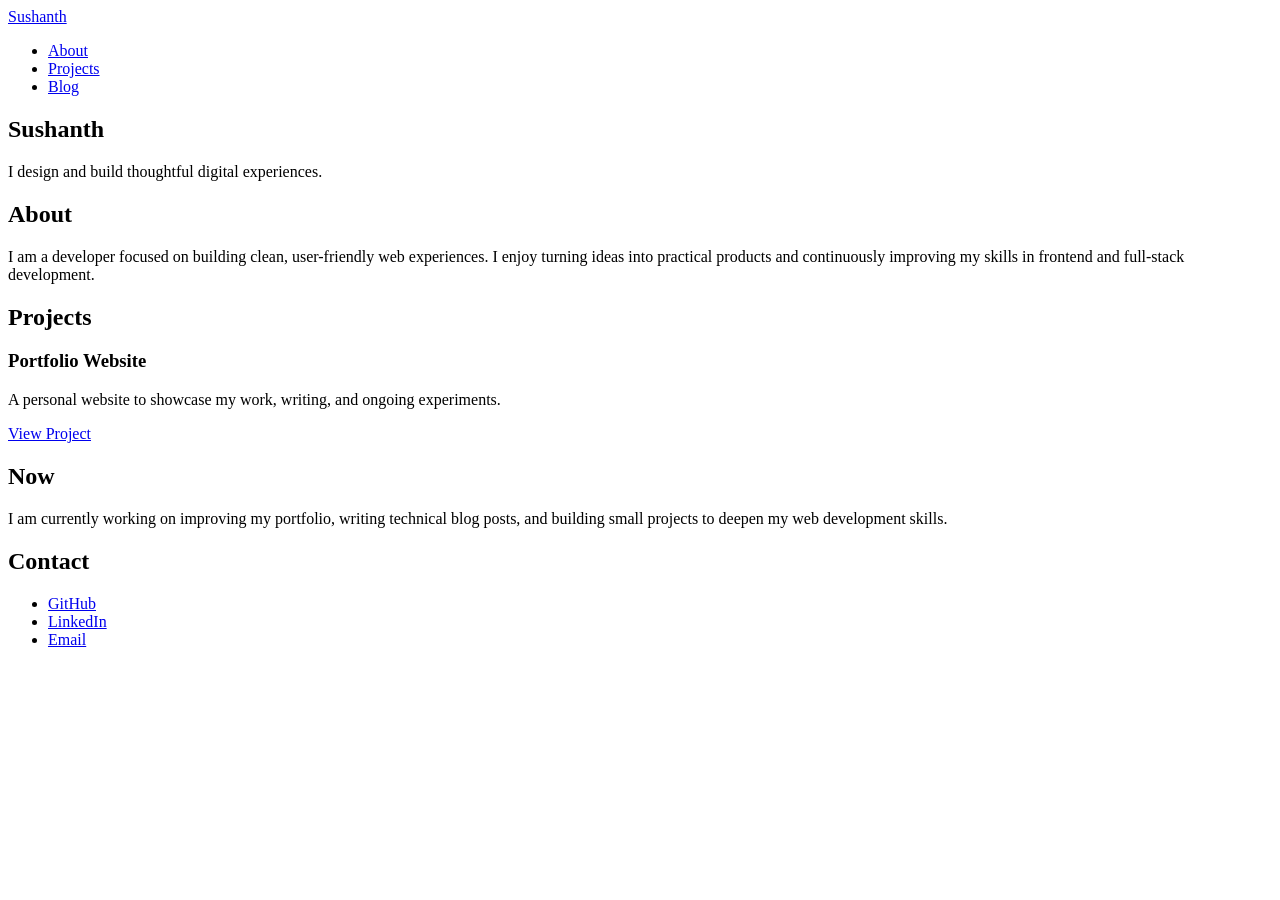
==== index.html @ d0a573b4 "Add home page structure with section: navbar, hero, about, projects, now, contact" ====
<!DOCTYPE html>
<html lang="en">
<head>
	<meta charset="UTF-8">
	<meta name="viewport" content="width=device-width, initial-scale=1.0">
	<title>Sushanth | Portfolio</title>
	<link rel="stylesheet" href="style.css">
</head>
<body>
	<header class="site-header">
		<nav class="navbar" aria-label="Primary navigation">
			<a class="logo" href="#hero">Sushanth</a>
			<ul class="nav-links">
				<li><a href="#about">About</a></li>
				<li><a href="#projects">Projects</a></li>
				<li><a href="blog.html">Blog</a></li>
			</ul>
		</nav>
	</header>

	<main>
		<section id="hero" class="hero">
			<h1>Sushanth</h1>
			<p class="tagline">I design and build thoughtful digital experiences.</p>
		</section>

		<section id="about" class="about">
			<h2>About</h2>
			<p>
				I am a developer focused on building clean, user-friendly web experiences.
				I enjoy turning ideas into practical products and continuously improving my
				skills in frontend and full-stack development.
			</p>
		</section>

		<section id="projects" class="projects">
			<h2>Projects</h2>
			<article class="project-card">
				<h3>Portfolio Website</h3>
				<p>
					A personal website to showcase my work, writing, and ongoing experiments.
				</p>
				<a href="#" aria-label="View Portfolio Website project">View Project</a>
			</article>
		</section>

		<section id="now" class="now">
			<h2>Now</h2>
			<p>
				I am currently working on improving my portfolio, writing technical blog posts,
				and building small projects to deepen my web development skills.
			</p>
		</section>

		<section id="contact" class="contact">
			<h2>Contact</h2>
			<ul class="contact-links">
				<li><a href="#" aria-label="GitHub profile">GitHub</a></li>
				<li><a href="#" aria-label="LinkedIn profile">LinkedIn</a></li>
				<li><a href="mailto:you@example.com">Email</a></li>
			</ul>
		</section>
	</main>
</body>
</html>
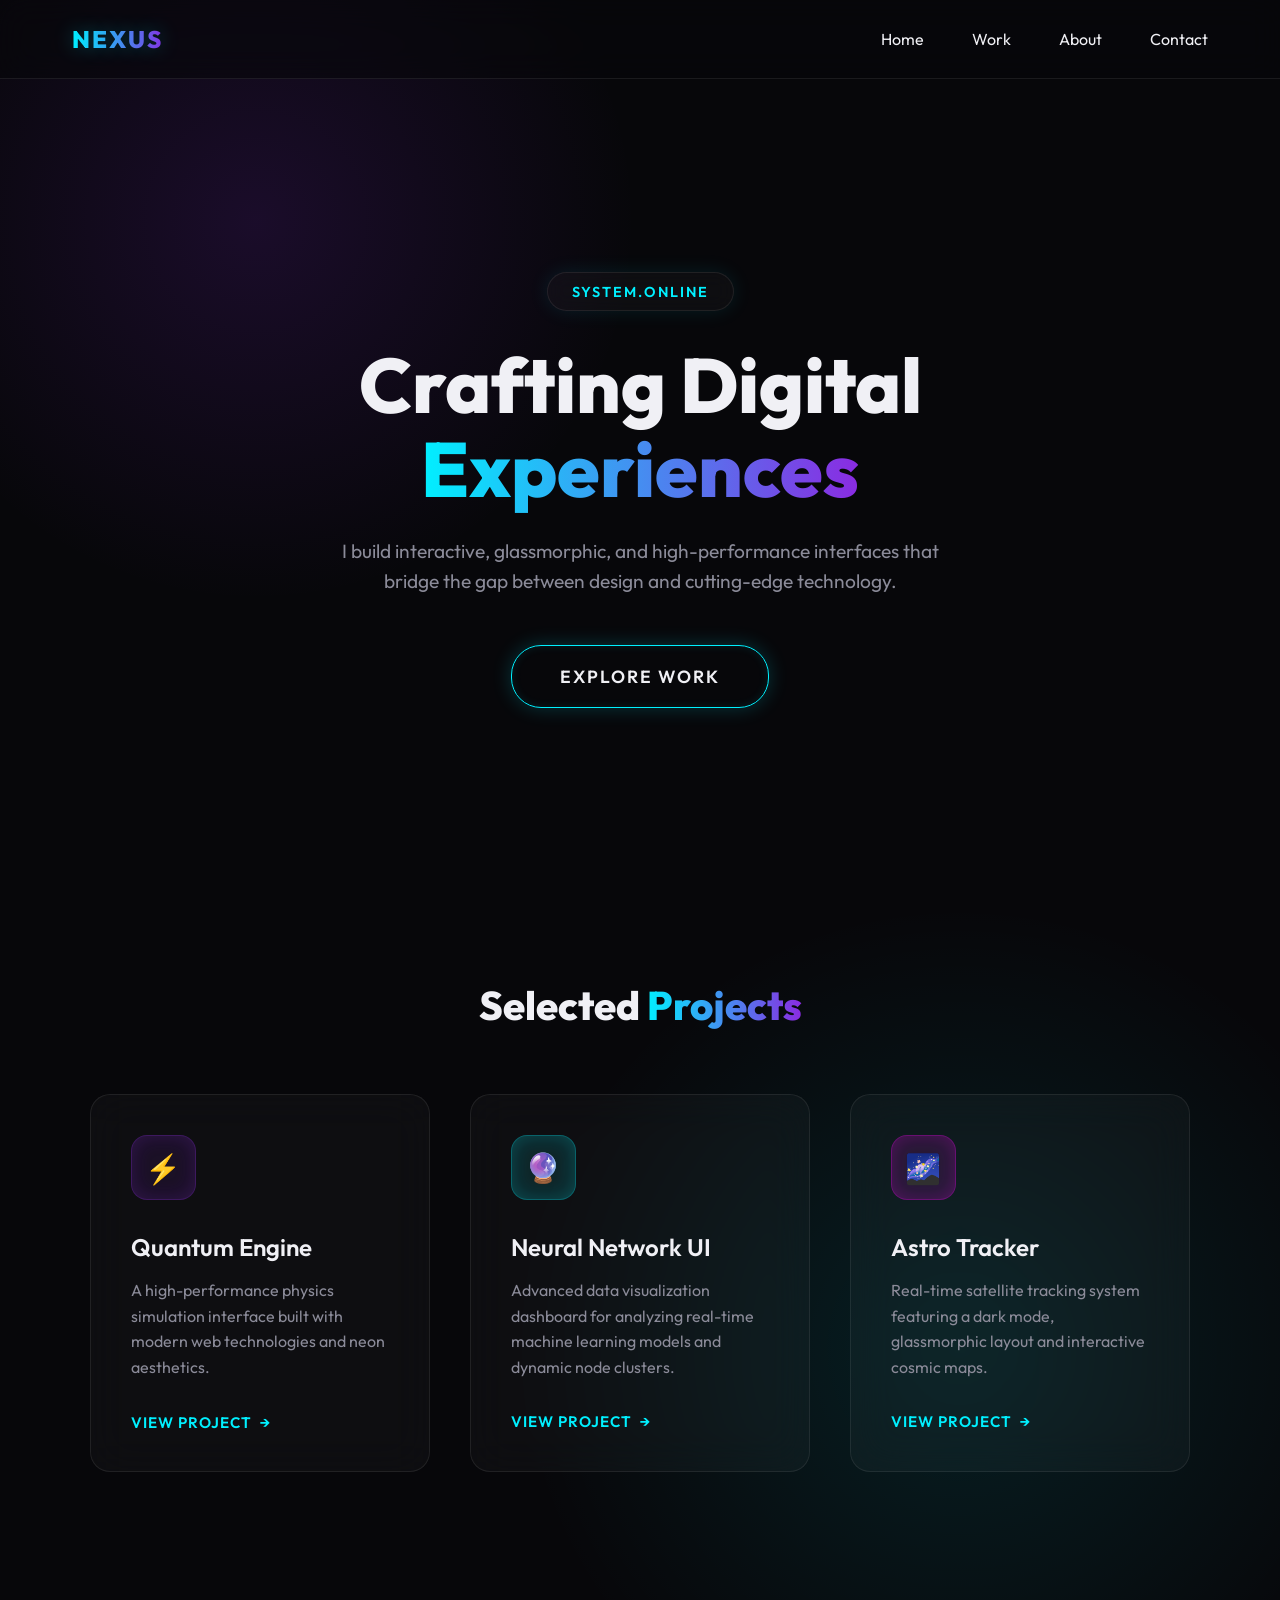
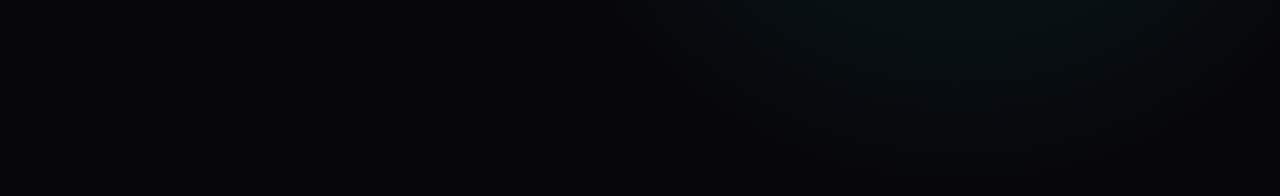
==== commit 583f77c2: "Upgrade UI with futuristic styling and cool effects" ====
--- a/index.html
+++ b/index.html
@@ -1,65 +1,458 @@
 <!DOCTYPE html>
 <html lang="en">
 <head>
-	<meta charset="UTF-8">
-	<meta name="viewport" content="width=device-width, initial-scale=1.0">
-	<title>Sushanth | Portfolio</title>
-	<link rel="stylesheet" href="style.css">
+    <meta charset="UTF-8">
+    <meta name="viewport" content="width=device-width, initial-scale=1.0">
+    <title>Futuristic Portfolio</title>
+    <!-- Modern futuristic font: Outfit -->
+    <link rel="preconnect" href="https://fonts.googleapis.com">
+    <link rel="preconnect" href="https://fonts.gstatic.com" crossorigin>
+    <link href="https://fonts.googleapis.com/css2?family=Outfit:wght@300;400;600;800&display=swap" rel="stylesheet">
+    <style>
+        :root {
+            --bg-dark: #07070a;
+            --text-light: #f0f0f5;
+            --text-muted: #8b8b99;
+            --neon-blue: #00f0ff;
+            --neon-purple: #8a2be2;
+            /* Glassmorphism Variables */
+            --glass-bg: rgba(255, 255, 255, 0.03);
+            --glass-border: rgba(255, 255, 255, 0.08);
+            --glow-gradient: linear-gradient(90deg, var(--neon-blue), var(--neon-purple));
+        }
+
+        * {
+            margin: 0;
+            padding: 0;
+            box-sizing: border-box;
+        }
+
+        body {
+            font-family: 'Outfit', sans-serif;
+            background-color: var(--bg-dark);
+            color: var(--text-light);
+            min-height: 100vh;
+            overflow-x: hidden;
+            display: flex;
+            flex-direction: column;
+            align-items: center;
+            position: relative;
+        }
+
+        /* Ambient Background Glows */
+        body::before {
+            content: '';
+            position: absolute;
+            top: -10%;
+            left: -10%;
+            width: 60vw;
+            height: 60vw;
+            border-radius: 50%;
+            background: radial-gradient(circle, rgba(138, 43, 226, 0.15) 0%, rgba(0, 0, 0, 0) 70%);
+            z-index: -1;
+            pointer-events: none;
+        }
+
+        body::after {
+            content: '';
+            position: absolute;
+            bottom: -10%;
+            right: -10%;
+            width: 70vw;
+            height: 70vw;
+            border-radius: 50%;
+            background: radial-gradient(circle, rgba(0, 240, 255, 0.1) 0%, rgba(0, 0, 0, 0) 70%);
+            z-index: -1;
+            pointer-events: none;
+        }
+
+        a {
+            text-decoration: none;
+            color: inherit;
+        }
+
+        .container {
+            width: 100%;
+            max-width: 1200px;
+            padding: 0 2rem;
+            display: flex;
+            flex-direction: column;
+            align-items: center;
+        }
+
+        /* --- Navbar --- */
+        nav {
+            width: 100%;
+            padding: 1.5rem 0;
+            display: flex;
+            justify-content: space-between;
+            align-items: center;
+            position: fixed;
+            top: 0;
+            z-index: 100;
+            backdrop-filter: blur(16px);
+            -webkit-backdrop-filter: blur(16px);
+            background: rgba(7, 7, 10, 0.6);
+            border-bottom: 1px solid var(--glass-border);
+        }
+
+        .nav-container {
+            width: 100%;
+            max-width: 1200px;
+            margin: 0 auto;
+            padding: 0 2rem;
+            display: flex;
+            justify-content: space-between;
+            align-items: center;
+        }
+
+        .logo {
+            font-size: 1.5rem;
+            font-weight: 800;
+            letter-spacing: 2px;
+            text-transform: uppercase;
+            background: var(--glow-gradient);
+            -webkit-background-clip: text; /* Ensures gradient only applies to text */
+            background-clip: text;
+            color: transparent;
+            text-shadow: 0 0 20px rgba(0, 240, 255, 0.3);
+        }
+
+        .nav-links {
+            display: flex;
+            gap: 3rem;
+        }
+
+        .nav-links a {
+            font-size: 1rem;
+            font-weight: 400;
+            color: var(--text-light);
+            transition: all 0.3s ease;
+            position: relative;
+        }
+
+        .nav-links a:hover {
+            color: var(--neon-blue);
+            text-shadow: 0 0 10px rgba(0, 240, 255, 0.6);
+        }
+
+        /* Glow underline effect on hover */
+        .nav-links a::after {
+            content: '';
+            position: absolute;
+            bottom: -6px;
+            left: 0;
+            width: 0;
+            height: 2px;
+            background: var(--glow-gradient);
+            transition: width 0.3s ease;
+            box-shadow: 0 0 10px var(--neon-purple);
+        }
+
+        .nav-links a:hover::after {
+            width: 100%;
+        }
+
+        /* --- Hero Section --- */
+        .hero {
+            min-height: 100vh;
+            display: flex;
+            flex-direction: column;
+            justify-content: center;
+            align-items: center;
+            text-align: center;
+            padding-top: 80px; /* offset for fixed navbar */
+        }
+
+        .hero-badge {
+            background: var(--glass-bg);
+            border: 1px solid var(--glass-border);
+            padding: 0.6rem 1.5rem;
+            border-radius: 30px;
+            backdrop-filter: blur(10px);
+            font-size: 0.9rem;
+            font-weight: 600;
+            letter-spacing: 2px;
+            margin-bottom: 2rem;
+            color: var(--neon-blue);
+            box-shadow: 0 0 20px rgba(0, 240, 255, 0.1);
+            text-transform: uppercase;
+        }
+
+        .hero h1 {
+            font-size: clamp(3rem, 6vw, 5rem);
+            line-height: 1.1;
+            font-weight: 800;
+            margin-bottom: 1.5rem;
+        }
+
+        .text-gradient {
+            background: var(--glow-gradient);
+            -webkit-background-clip: text;
+            background-clip: text;
+            color: transparent;
+        }
+
+        .hero p {
+            font-size: 1.2rem;
+            color: var(--text-muted);
+            max-width: 600px;
+            margin-bottom: 3rem;
+            line-height: 1.6;
+        }
+
+        /* CTA Button */
+        .btn {
+            display: inline-block;
+            padding: 1.2rem 3rem;
+            font-size: 1.1rem;
+            font-weight: 600;
+            border-radius: 30px;
+            background: transparent;
+            color: var(--text-light);
+            border: 1px solid var(--neon-blue);
+            position: relative;
+            overflow: hidden;
+            transition: all 0.4s ease;
+            cursor: pointer;
+            z-index: 1;
+            text-transform: uppercase;
+            letter-spacing: 2px;
+            box-shadow: 0 0 20px rgba(0, 240, 255, 0.2), inset 0 0 10px rgba(0, 240, 255, 0.1);
+        }
+
+        .btn::before {
+            content: '';
+            position: absolute;
+            top: 0;
+            left: 0;
+            width: 0;
+            height: 100%;
+            background: var(--glow-gradient);
+            z-index: -1;
+            transition: width 0.4s ease;
+        }
+
+        .btn:hover {
+            border-color: transparent;
+            box-shadow: 0 0 30px rgba(138, 43, 226, 0.6);
+            color: #fff;
+        }
+
+        .btn:hover::before {
+            width: 100%;
+        }
+
+        /* --- Projects Section --- */
+        .projects-section {
+            width: 100%;
+            padding: 5rem 0 10rem;
+            display: flex;
+            flex-direction: column;
+            align-items: center;
+        }
+
+        .section-title {
+            text-align: center;
+            font-size: 2.5rem;
+            margin-bottom: 4rem;
+            font-weight: 800;
+        }
+
+        .projects-grid {
+            display: grid;
+            grid-template-columns: repeat(auto-fit, minmax(320px, 1fr));
+            gap: 2.5rem;
+            width: 100%;
+            max-width: 1100px;
+        }
+
+        /* Project Cards wrapper */
+        .card {
+            background: var(--glass-bg);
+            border: 1px solid var(--glass-border);
+            border-radius: 20px;
+            padding: 2.5rem;
+            backdrop-filter: blur(20px);
+            -webkit-backdrop-filter: blur(20px);
+            transition: all 0.4s cubic-bezier(0.175, 0.885, 0.32, 1.275);
+            position: relative;
+            overflow: hidden;
+            display: flex;
+            flex-direction: column;
+        }
+
+        /* Glossy shine effect */
+        .card::before {
+            content: '';
+            position: absolute;
+            top: 0;
+            left: -100%;
+            width: 50%;
+            height: 100%;
+            background: linear-gradient(
+                90deg,
+                transparent,
+                rgba(255, 255, 255, 0.04),
+                transparent
+            );
+            transform: skewX(-20deg);
+            transition: left 0.7s ease;
+        }
+
+        .card:hover {
+            transform: translateY(-12px);
+            border-color: rgba(255, 255, 255, 0.15);
+            background: rgba(255, 255, 255, 0.05);
+            box-shadow: 0 20px 40px rgba(0, 0, 0, 0.5),
+                        0 0 40px rgba(0, 240, 255, 0.15);
+        }
+
+        .card:hover::before {
+            left: 200%;
+        }
+
+        .card-icon {
+            width: 65px;
+            height: 65px;
+            border-radius: 16px;
+            background: rgba(138, 43, 226, 0.1);
+            display: flex;
+            align-items: center;
+            justify-content: center;
+            margin-bottom: 2rem;
+            border: 1px solid rgba(138, 43, 226, 0.3);
+            color: var(--neon-purple);
+            font-size: 1.8rem;
+            box-shadow: inset 0 0 20px rgba(138, 43, 226, 0.2);
+            transition: transform 0.3s ease, box-shadow 0.3s ease;
+        }
+
+        .card:nth-child(2) .card-icon {
+            background: rgba(0, 240, 255, 0.1);
+            border-color: rgba(0, 240, 255, 0.3);
+            color: var(--neon-blue);
+            box-shadow: inset 0 0 20px rgba(0, 240, 255, 0.2);
+        }
+
+        .card:nth-child(3) .card-icon {
+            background: rgba(255, 0, 255, 0.1);
+            border-color: rgba(255, 0, 255, 0.3);
+            color: #ff00ff;
+            box-shadow: inset 0 0 20px rgba(255, 0, 255, 0.2);
+        }
+
+        .card:hover .card-icon {
+            transform: scale(1.1);
+        }
+
+        .card-title {
+            font-size: 1.5rem;
+            font-weight: 600;
+            margin-bottom: 1rem;
+            color: var(--text-light);
+        }
+
+        .card-desc {
+            color: var(--text-muted);
+            line-height: 1.6;
+            margin-bottom: 2rem;
+            flex-grow: 1; /* Pushes the link to the bottom */
+        }
+
+        .card-link {
+            font-size: 0.95rem;
+            font-weight: 600;
+            text-transform: uppercase;
+            letter-spacing: 1px;
+            color: var(--neon-blue);
+            display: inline-flex;
+            align-items: center;
+            gap: 0.5rem;
+            transition: all 0.3s ease;
+            margin-top: auto;
+        }
+
+        .card-link span {
+            transition: transform 0.3s ease;
+        }
+
+        .card-link:hover {
+            gap: 0.8rem;
+            color: #fff;
+            text-shadow: 0 0 10px rgba(0, 240, 255, 0.8);
+        }
+
+        .card-link:hover span {
+            transform: translateX(5px);
+        }
+
+        /* Responsive */
+        @media (max-width: 768px) {
+            .nav-links {
+                display: none; /* simple mobile version */
+            }
+            .hero p {
+                font-size: 1rem;
+            }
+        }
+    </style>
 </head>
 <body>
-	<header class="site-header">
-		<nav class="navbar" aria-label="Primary navigation">
-			<a class="logo" href="#hero">Sushanth</a>
-			<ul class="nav-links">
-				<li><a href="#about">About</a></li>
-				<li><a href="#projects">Projects</a></li>
-				<li><a href="blog.html">Blog</a></li>
-			</ul>
-		</nav>
-	</header>
-
-	<main>
-		<section id="hero" class="hero">
-			<h1>Sushanth</h1>
-			<p class="tagline">I design and build thoughtful digital experiences.</p>
-		</section>
-
-		<section id="about" class="about">
-			<h2>About</h2>
-			<p>
-				I am a developer focused on building clean, user-friendly web experiences.
-				I enjoy turning ideas into practical products and continuously improving my
-				skills in frontend and full-stack development.
-			</p>
-		</section>
-
-		<section id="projects" class="projects">
-			<h2>Projects</h2>
-			<article class="project-card">
-				<h3>Portfolio Website</h3>
-				<p>
-					A personal website to showcase my work, writing, and ongoing experiments.
-				</p>
-				<a href="#" aria-label="View Portfolio Website project">View Project</a>
-			</article>
-		</section>
-
-		<section id="now" class="now">
-			<h2>Now</h2>
-			<p>
-				I am currently working on improving my portfolio, writing technical blog posts,
-				and building small projects to deepen my web development skills.
-			</p>
-		</section>
-
-		<section id="contact" class="contact">
-			<h2>Contact</h2>
-			<ul class="contact-links">
-				<li><a href="#" aria-label="GitHub profile">GitHub</a></li>
-				<li><a href="#" aria-label="LinkedIn profile">LinkedIn</a></li>
-				<li><a href="mailto:you@example.com">Email</a></li>
-			</ul>
-		</section>
-	</main>
+
+    <!-- Navigation Bar -->
+    <nav>
+        <div class="nav-container">
+            <a href="#" class="logo">Nexus</a>
+            <div class="nav-links">
+                <a href="#home">Home</a>
+                <a href="#work">Work</a>
+                <a href="#about">About</a>
+                <a href="#contact">Contact</a>
+            </div>
+        </div>
+    </nav>
+
+    <!-- Hero Section -->
+    <div class="container" id="home">
+        <header class="hero">
+            <div class="hero-badge">SYSTEM.ONLINE</div>
+            <h1>Crafting Digital<br><span class="text-gradient">Experiences</span></h1>
+            <p>I build interactive, glassmorphic, and high-performance interfaces that bridge the gap between design and cutting-edge technology.</p>
+            <a href="#work" class="btn">Explore Work</a>
+        </header>
+
+        <!-- Projects Section -->
+        <section class="projects-section" id="work">
+            <h2 class="section-title">Selected <span class="text-gradient">Projects</span></h2>
+            
+            <div class="projects-grid">
+                <!-- Card 1 -->
+                <div class="card">
+                    <div class="card-icon">⚡</div>
+                    <h3 class="card-title">Quantum Engine</h3>
+                    <p class="card-desc">A high-performance physics simulation interface built with modern web technologies and neon aesthetics.</p>
+                    <a href="#" class="card-link">View Project <span>→</span></a>
+                </div>
+
+                <!-- Card 2 -->
+                <div class="card">
+                    <div class="card-icon">🔮</div>
+                    <h3 class="card-title">Neural Network UI</h3>
+                    <p class="card-desc">Advanced data visualization dashboard for analyzing real-time machine learning models and dynamic node clusters.</p>
+                    <a href="#" class="card-link">View Project <span>→</span></a>
+                </div>
+
+                <!-- Card 3 -->
+                <div class="card">
+                    <div class="card-icon">🌌</div>
+                    <h3 class="card-title">Astro Tracker</h3>
+                    <p class="card-desc">Real-time satellite tracking system featuring a dark mode, glassmorphic layout and interactive cosmic maps.</p>
+                    <a href="#" class="card-link">View Project <span>→</span></a>
+                </div>
+            </div>
+        </section>
+    </div>
+
 </body>
 </html>
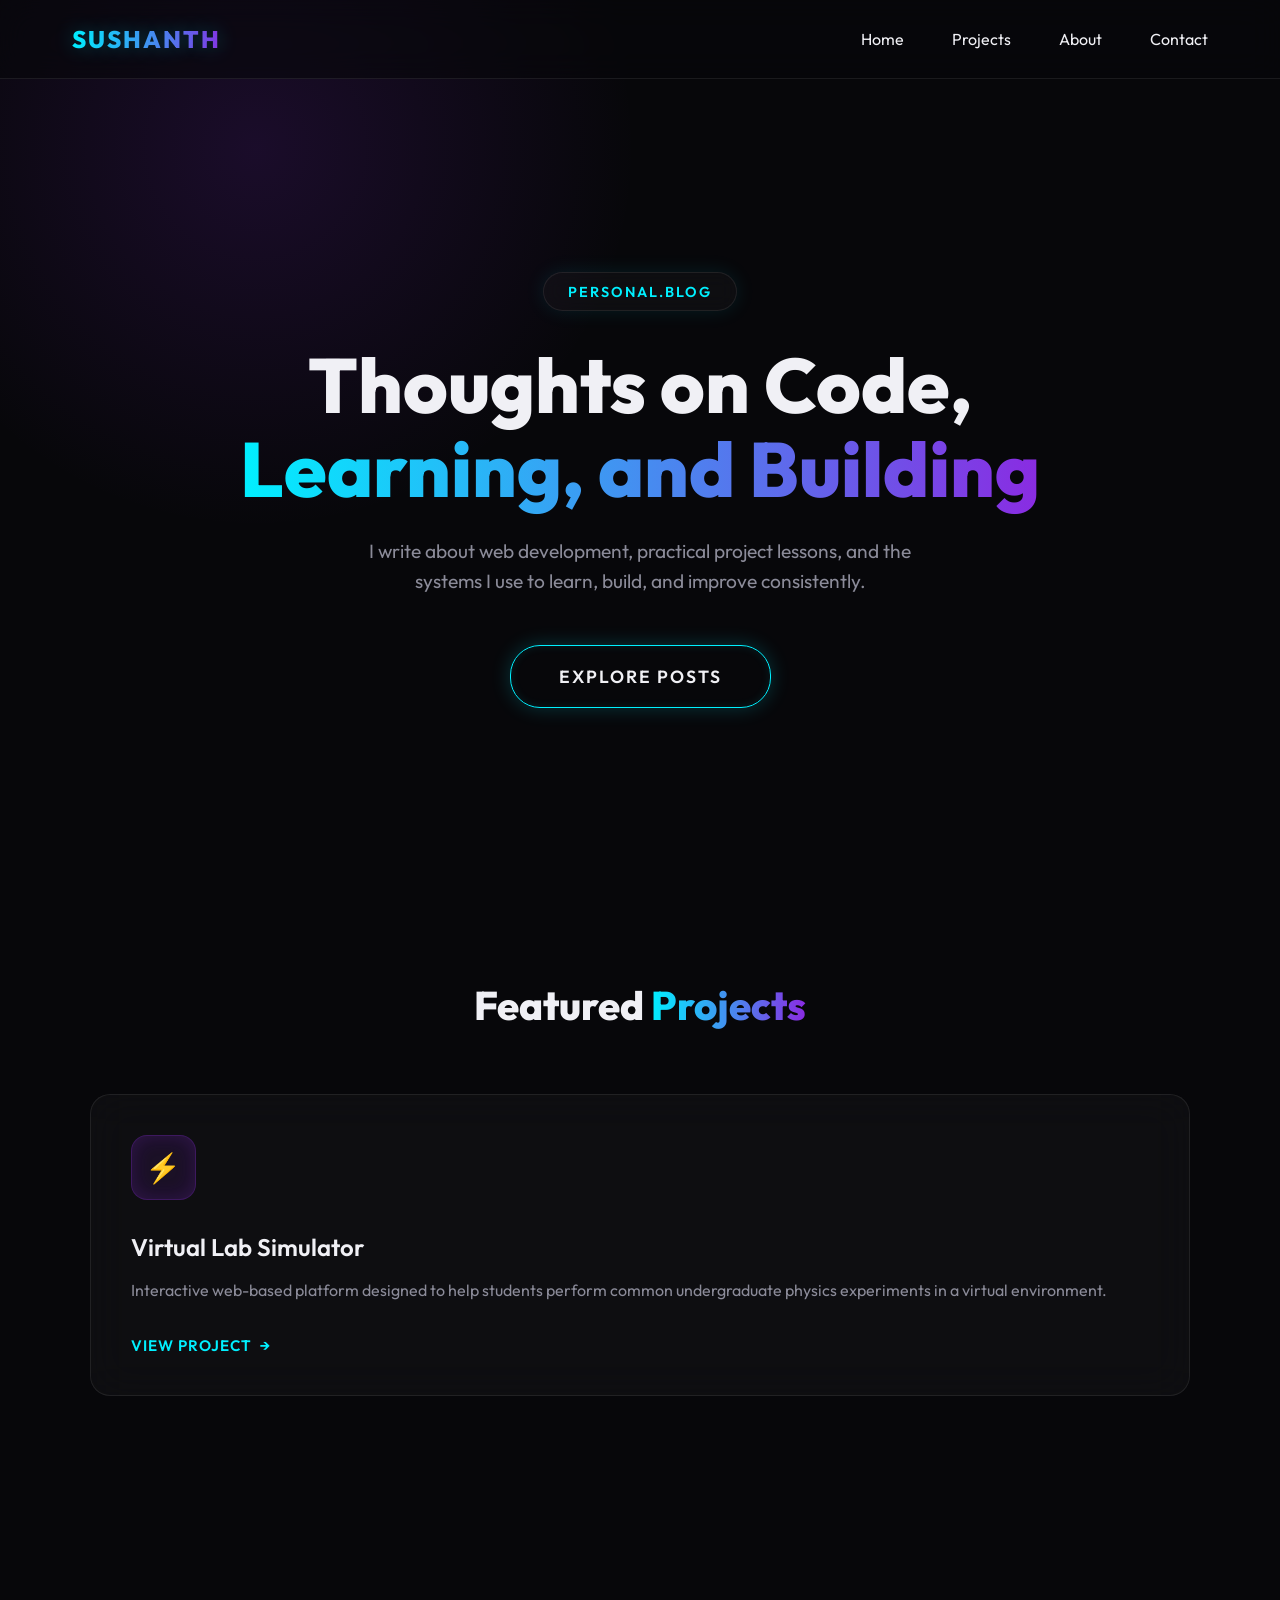
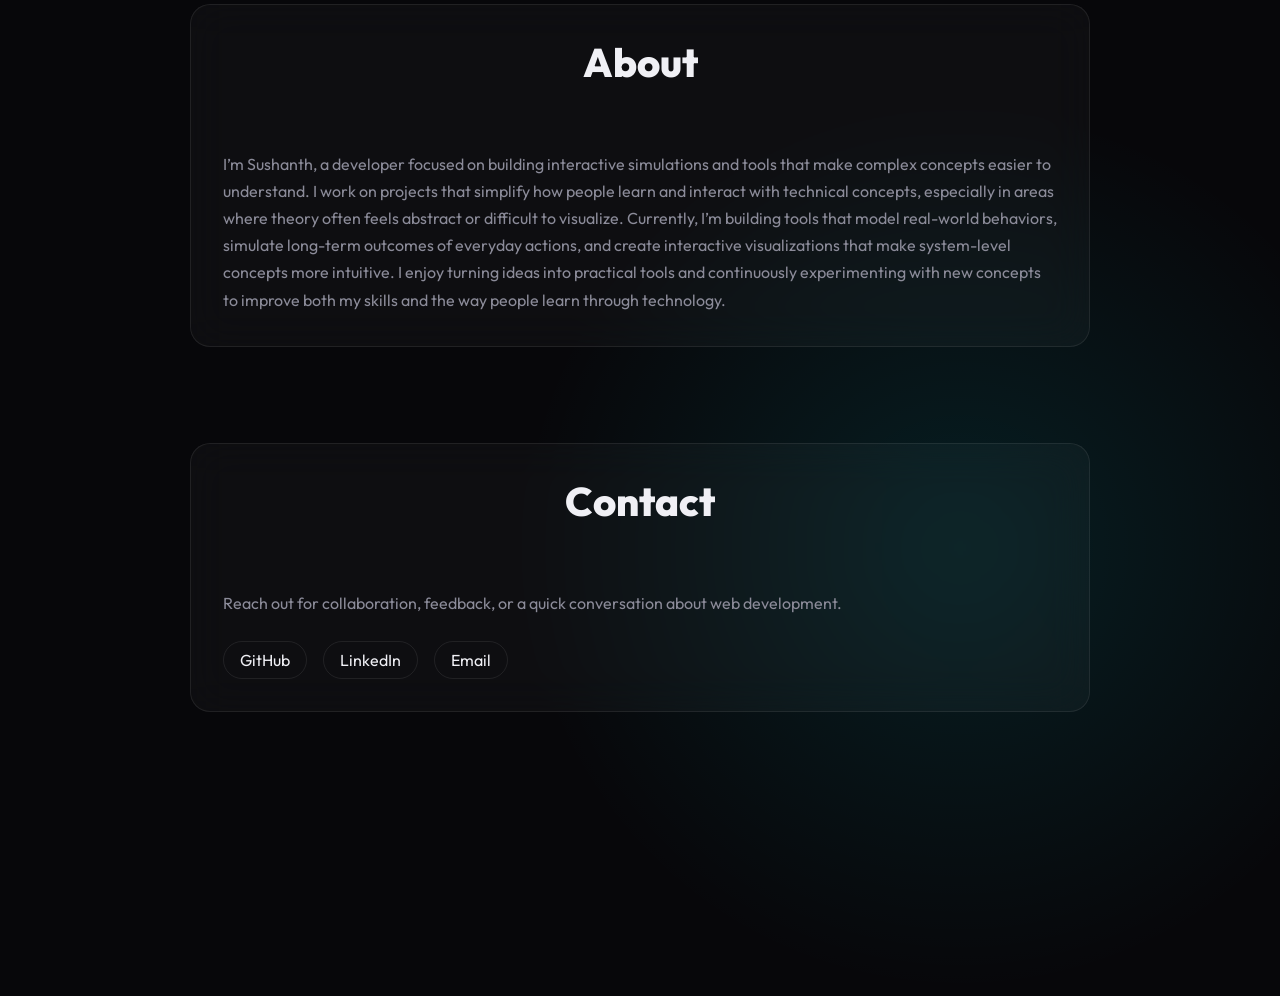
==== commit d777ca4c: "Add virtual-lab project page, project template, and styles; update blog and index structure" ====
--- a/index.html
+++ b/index.html
@@ -3,7 +3,7 @@
 <head>
     <meta charset="UTF-8">
     <meta name="viewport" content="width=device-width, initial-scale=1.0">
-    <title>Futuristic Portfolio</title>
+    <title>Sushanth | Personal Blog</title>
     <!-- Modern futuristic font: Outfit -->
     <link rel="preconnect" href="https://fonts.googleapis.com">
     <link rel="preconnect" href="https://fonts.gstatic.com" crossorigin>
@@ -121,6 +121,17 @@
         .nav-links {
             display: flex;
             gap: 3rem;
+        }
+
+        .menu-toggle {
+            display: none;
+            background: transparent;
+            border: 1px solid var(--glass-border);
+            color: var(--text-light);
+            border-radius: 8px;
+            padding: 0.4rem 0.7rem;
+            font-size: 1rem;
+            cursor: pointer;
         }
 
         .nav-links a {
@@ -252,6 +263,49 @@
             align-items: center;
         }
 
+        .info-section {
+            width: 100%;
+            padding: 3rem 0;
+        }
+
+        .info-wrap {
+            width: 100%;
+            max-width: 900px;
+            margin: 0 auto;
+            background: var(--glass-bg);
+            border: 1px solid var(--glass-border);
+            border-radius: 20px;
+            padding: 2rem;
+            backdrop-filter: blur(20px);
+            -webkit-backdrop-filter: blur(20px);
+        }
+
+        .info-wrap p {
+            margin-top: 1rem;
+            line-height: 1.7;
+            color: var(--text-muted);
+        }
+
+        .contact-links {
+            margin-top: 1.5rem;
+            display: flex;
+            flex-wrap: wrap;
+            gap: 1rem;
+        }
+
+        .contact-links a {
+            border: 1px solid var(--glass-border);
+            border-radius: 999px;
+            padding: 0.5rem 1rem;
+            color: var(--text-light);
+            transition: all 0.3s ease;
+        }
+
+        .contact-links a:hover {
+            color: var(--neon-blue);
+            border-color: rgba(0, 240, 255, 0.45);
+        }
+
         .section-title {
             text-align: center;
             font-size: 2.5rem;
@@ -389,70 +443,147 @@
 
         /* Responsive */
         @media (max-width: 768px) {
+            .menu-toggle {
+                display: inline-block;
+            }
+
             .nav-links {
                 display: none; /* simple mobile version */
+                position: absolute;
+                top: 100%;
+                left: 0;
+                right: 0;
+                padding: 1rem 2rem;
+                background: rgba(7, 7, 10, 0.95);
+                border-bottom: 1px solid var(--glass-border);
+                flex-direction: column;
+                gap: 1rem;
             }
+
+            .nav-links.is-open {
+                display: flex;
+            }
+
             .hero p {
                 font-size: 1rem;
             }
+
+            .info-wrap {
+                padding: 1.3rem;
+            }
         }
     </style>
 </head>
 <body>
 
     <!-- Navigation Bar -->
-    <nav>
+    <nav aria-label="Primary navigation">
         <div class="nav-container">
-            <a href="#" class="logo">Nexus</a>
-            <div class="nav-links">
+            <a href="#" class="logo">Sushanth</a>
+            <button
+                class="menu-toggle"
+                type="button"
+                aria-expanded="false"
+                aria-controls="primary-nav-links"
+                data-menu-toggle
+            >
+                Menu
+            </button>
+            <div class="nav-links" id="primary-nav-links" data-nav-links>
                 <a href="#home">Home</a>
-                <a href="#work">Work</a>
+                <a href="#posts">Projects</a>
                 <a href="#about">About</a>
                 <a href="#contact">Contact</a>
             </div>
         </div>
     </nav>
 
-    <!-- Hero Section -->
-    <div class="container" id="home">
+    <main class="container" id="home">
+        <!-- Hero Section -->
         <header class="hero">
-            <div class="hero-badge">SYSTEM.ONLINE</div>
-            <h1>Crafting Digital<br><span class="text-gradient">Experiences</span></h1>
-            <p>I build interactive, glassmorphic, and high-performance interfaces that bridge the gap between design and cutting-edge technology.</p>
-            <a href="#work" class="btn">Explore Work</a>
+            <div class="hero-badge">PERSONAL.BLOG</div>
+            <h1>Thoughts on Code,<br><span class="text-gradient">Learning, and Building</span></h1>
+            <p>I write about web development, practical project lessons, and the systems I use to learn, build, and improve consistently.</p>
+            <a href="#posts" class="btn">Explore Posts</a>
         </header>
 
         <!-- Projects Section -->
-        <section class="projects-section" id="work">
-            <h2 class="section-title">Selected <span class="text-gradient">Projects</span></h2>
+        <section class="projects-section" id="posts" data-reveal>
+            <h2 class="section-title">Featured <span class="text-gradient">Projects</span></h2>
             
             <div class="projects-grid">
                 <!-- Card 1 -->
-                <div class="card">
+                <div class="card" data-reveal>
                     <div class="card-icon">⚡</div>
-                    <h3 class="card-title">Quantum Engine</h3>
-                    <p class="card-desc">A high-performance physics simulation interface built with modern web technologies and neon aesthetics.</p>
+                    <h3 class="card-title">Virtual Lab Simulator</h3>
+                    <p class="card-desc">Interactive web-based platform designed to help students perform common undergraduate physics experiments in a virtual environment.</p>
+                    <a href="virtual-lab.html" class="card-link">View Project <span>→</span></a>
+                </div>
+
+                <!-- Card 2
+                <div class="card" data-reveal>
+                    <div class="card-icon">🔮</div>
+                    <h3 class="card-title">Student Digital Twin System</h3>
+                    <p class="card-desc">A simulation system that models student habits and predicts long-term outcomes using time-lag and accumulation logic.</p>
                     <a href="#" class="card-link">View Project <span>→</span></a>
-                </div>
-
-                <!-- Card 2 -->
-                <div class="card">
-                    <div class="card-icon">🔮</div>
-                    <h3 class="card-title">Neural Network UI</h3>
-                    <p class="card-desc">Advanced data visualization dashboard for analyzing real-time machine learning models and dynamic node clusters.</p>
+                </div> -->
+
+                <!-- Card 3 -->
+                <!-- <div class="card" data-reveal>
+                    <div class="card-icon">🌌</div>
+                    <h3 class="card-title">OS Scheduling Visualizer</h3>
+                    <p class="card-desc">Interactive visualization of CPU scheduling algorithms like FCFS, SJF, Round Robin and Priority with animated Gantt charts.</p>
                     <a href="#" class="card-link">View Project <span>→</span></a>
-                </div>
-
-                <!-- Card 3 -->
-                <div class="card">
-                    <div class="card-icon">🌌</div>
-                    <h3 class="card-title">Astro Tracker</h3>
-                    <p class="card-desc">Real-time satellite tracking system featuring a dark mode, glassmorphic layout and interactive cosmic maps.</p>
+                </div> -->
+
+                <!-- Card 4 -->
+                <!-- <div class="card" data-reveal>
+                    <div class="card-icon">💬</div>
+                    <h3 class="card-title">Terminal Chat Application</h3>
+                    <p class="card-desc">Real-time terminal-based chat system using socket programming for client-server communication.</p>
                     <a href="#" class="card-link">View Project <span>→</span></a>
+                </div> -->
+
+                <!-- Card 5 -->
+                <!-- <div class="card" data-reveal>
+                    <div class="card-icon">🐍</div>
+                    <h3 class="card-title">Snake Species Identifier (Coming Soon)</h3>
+                    <p class="card-desc">AI-powered image classification system to identify snake species using computer vision.</p>
+                    <a href="#" class="card-link">View Project <span>→</span></a>
+                </div> -->
+            </div>
+        </section>
+
+        <section class="info-section" id="about" data-reveal>
+            <div class="info-wrap">
+                <h2 class="section-title">About</h2>
+                <p>
+                    I’m Sushanth, a developer focused on building interactive simulations and tools that make complex concepts easier to understand.
+
+                    I work on projects that simplify how people learn and interact with technical concepts, especially in areas where theory often feels abstract or difficult to visualize.
+
+                    Currently, I’m building tools that model real-world behaviors, simulate long-term outcomes of everyday actions, and create interactive visualizations that make system-level concepts more intuitive.
+
+                    I enjoy turning ideas into practical tools and continuously experimenting with new concepts to improve both my skills and the way people learn through technology.
+
+                </p>
+            </div>
+        </section>
+
+        <section class="info-section" id="contact" data-reveal>
+            <div class="info-wrap">
+                <h2 class="section-title">Contact</h2>
+                <p>Reach out for collaboration, feedback, or a quick conversation about web development.</p>
+                <div class="contact-links">
+                    <a href="https://github.com/sushxnth17" target="_blank" rel="noopener noreferrer">GitHub</a>
+                    <a href="https://www.linkedin.com/in/sushanth17/" target="_blank" rel="noopener noreferrer">LinkedIn</a>
+                    <a href="mailto:sushanth0951s@gmail.com">Email</a>
                 </div>
             </div>
         </section>
-    </div>
+    </main>
+
+    <script src="script.js" defer></script>
 
 </body>
 </html>
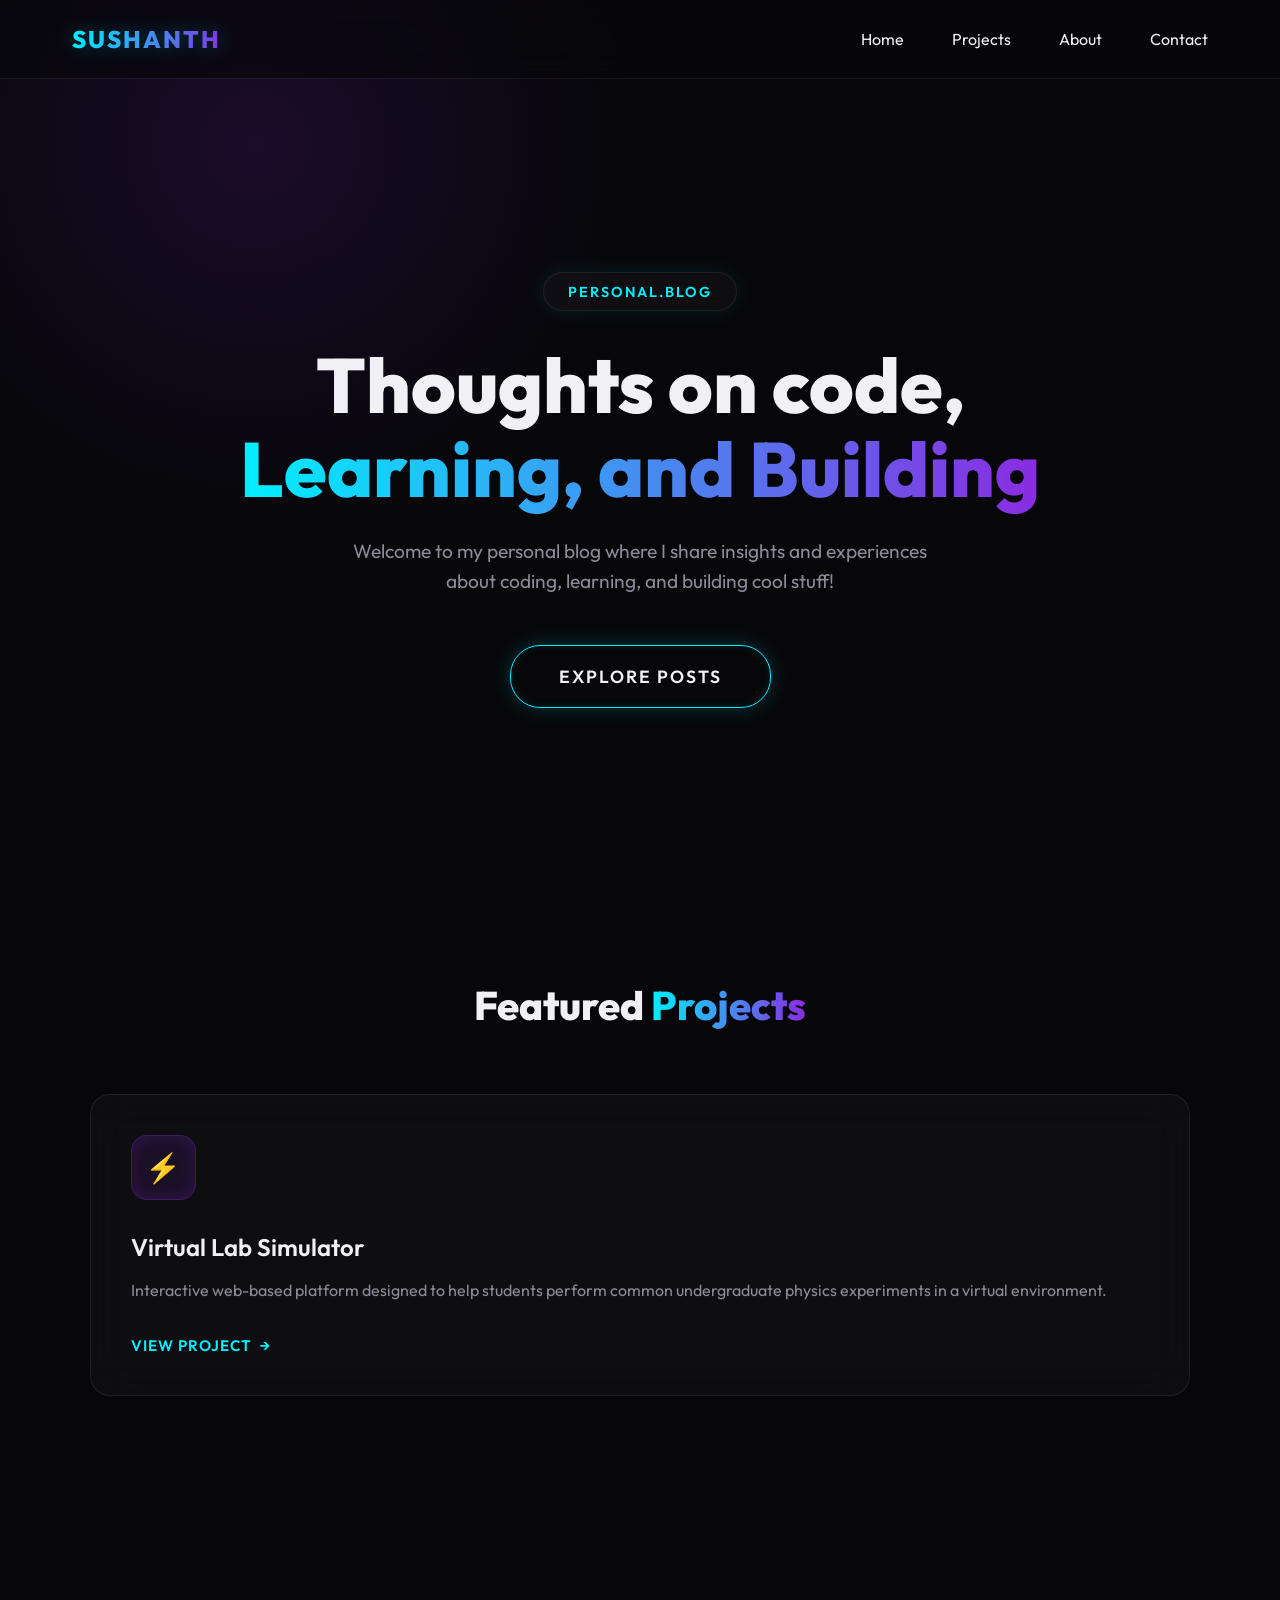
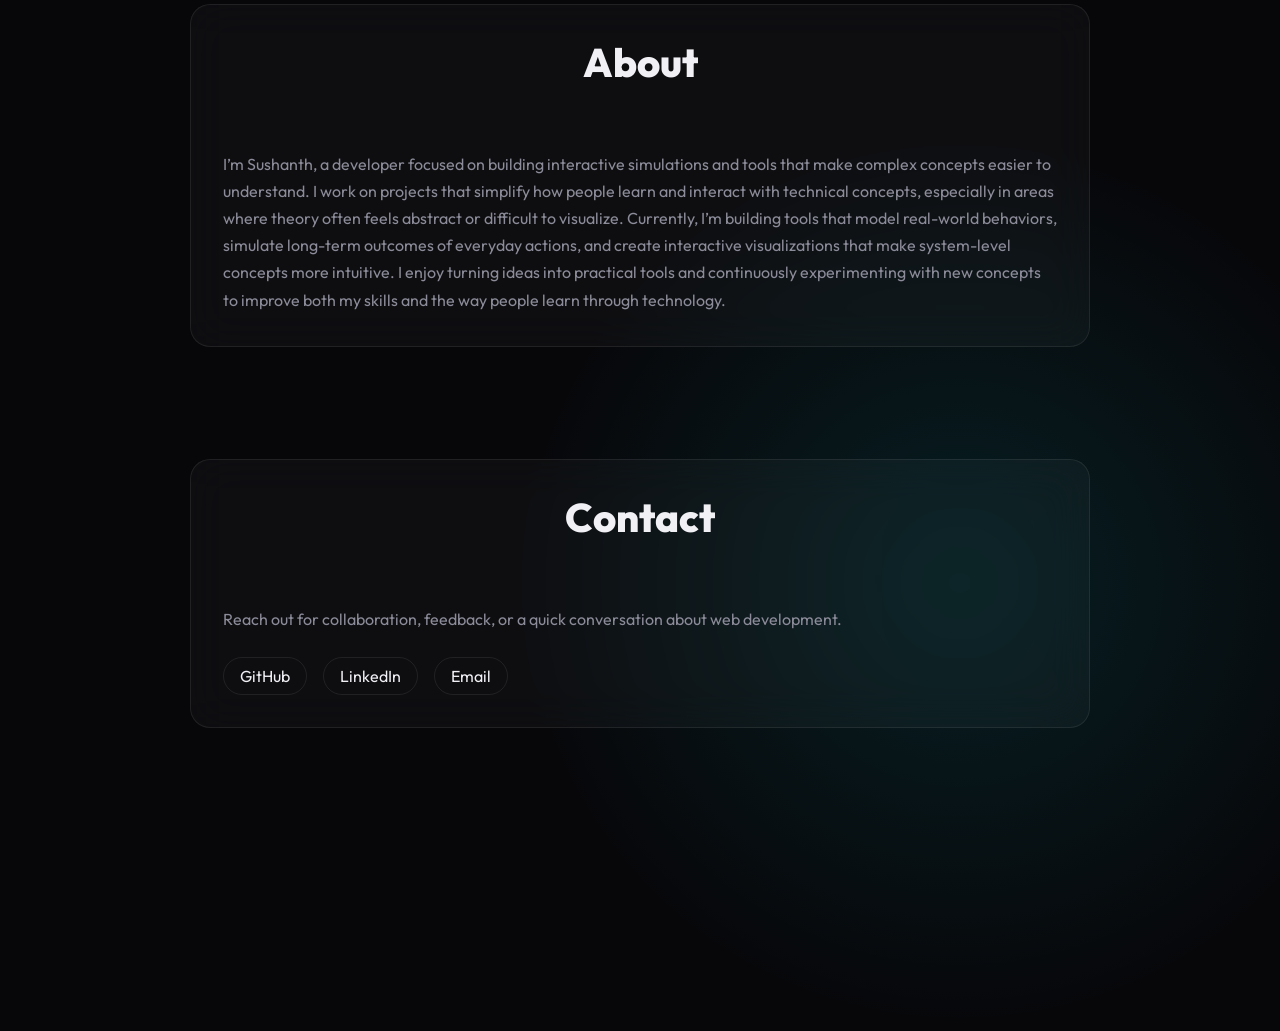
==== commit f7048f31: "Improve blog UX with clickable cards, post metadata, project links and tech stacks" ====
--- a/index.html
+++ b/index.html
@@ -321,6 +321,12 @@
             max-width: 1100px;
         }
 
+        .card-link-wrap {
+            display: block;
+            width: 100%;
+            color: inherit;
+        }
+
         /* Project Cards wrapper */
         .card {
             background: var(--glass-bg);
@@ -355,7 +361,7 @@
         }
 
         .card:hover {
-            transform: translateY(-12px);
+            transform: translateY(-6px) scale(1.02);
             border-color: rgba(255, 255, 255, 0.15);
             background: rgba(255, 255, 255, 0.05);
             box-shadow: 0 20px 40px rgba(0, 0, 0, 0.5),
@@ -439,6 +445,10 @@
 
         .card-link:hover span {
             transform: translateX(5px);
+        }
+
+        .info-section {
+            margin-bottom: 1rem;
         }
 
         /* Responsive */
@@ -502,8 +512,8 @@
         <!-- Hero Section -->
         <header class="hero">
             <div class="hero-badge">PERSONAL.BLOG</div>
-            <h1>Thoughts on Code,<br><span class="text-gradient">Learning, and Building</span></h1>
-            <p>I write about web development, practical project lessons, and the systems I use to learn, build, and improve consistently.</p>
+            <h1>Thoughts on code,<br><span class="text-gradient">Learning, and Building</span></h1>
+            <p>Welcome to my personal blog where I share insights and experiences about coding, learning, and building cool stuff!</p>
             <a href="#posts" class="btn">Explore Posts</a>
         </header>
 
@@ -513,12 +523,14 @@
             
             <div class="projects-grid">
                 <!-- Card 1 -->
-                <div class="card" data-reveal>
-                    <div class="card-icon">⚡</div>
-                    <h3 class="card-title">Virtual Lab Simulator</h3>
-                    <p class="card-desc">Interactive web-based platform designed to help students perform common undergraduate physics experiments in a virtual environment.</p>
-                    <a href="virtual-lab.html" class="card-link">View Project <span>→</span></a>
-                </div>
+                <a href="virtual-lab.html" class="card-link-wrap" aria-label="Open Virtual Lab Simulator project">
+                    <article class="card" data-reveal>
+                        <div class="card-icon">⚡</div>
+                        <h3 class="card-title">Virtual Lab Simulator</h3>
+                        <p class="card-desc">Interactive web-based platform designed to help students perform common undergraduate physics experiments in a virtual environment.</p>
+                        <p class="card-link">View Project <span>→</span></p>
+                    </article>
+                </a>
 
                 <!-- Card 2
                 <div class="card" data-reveal>
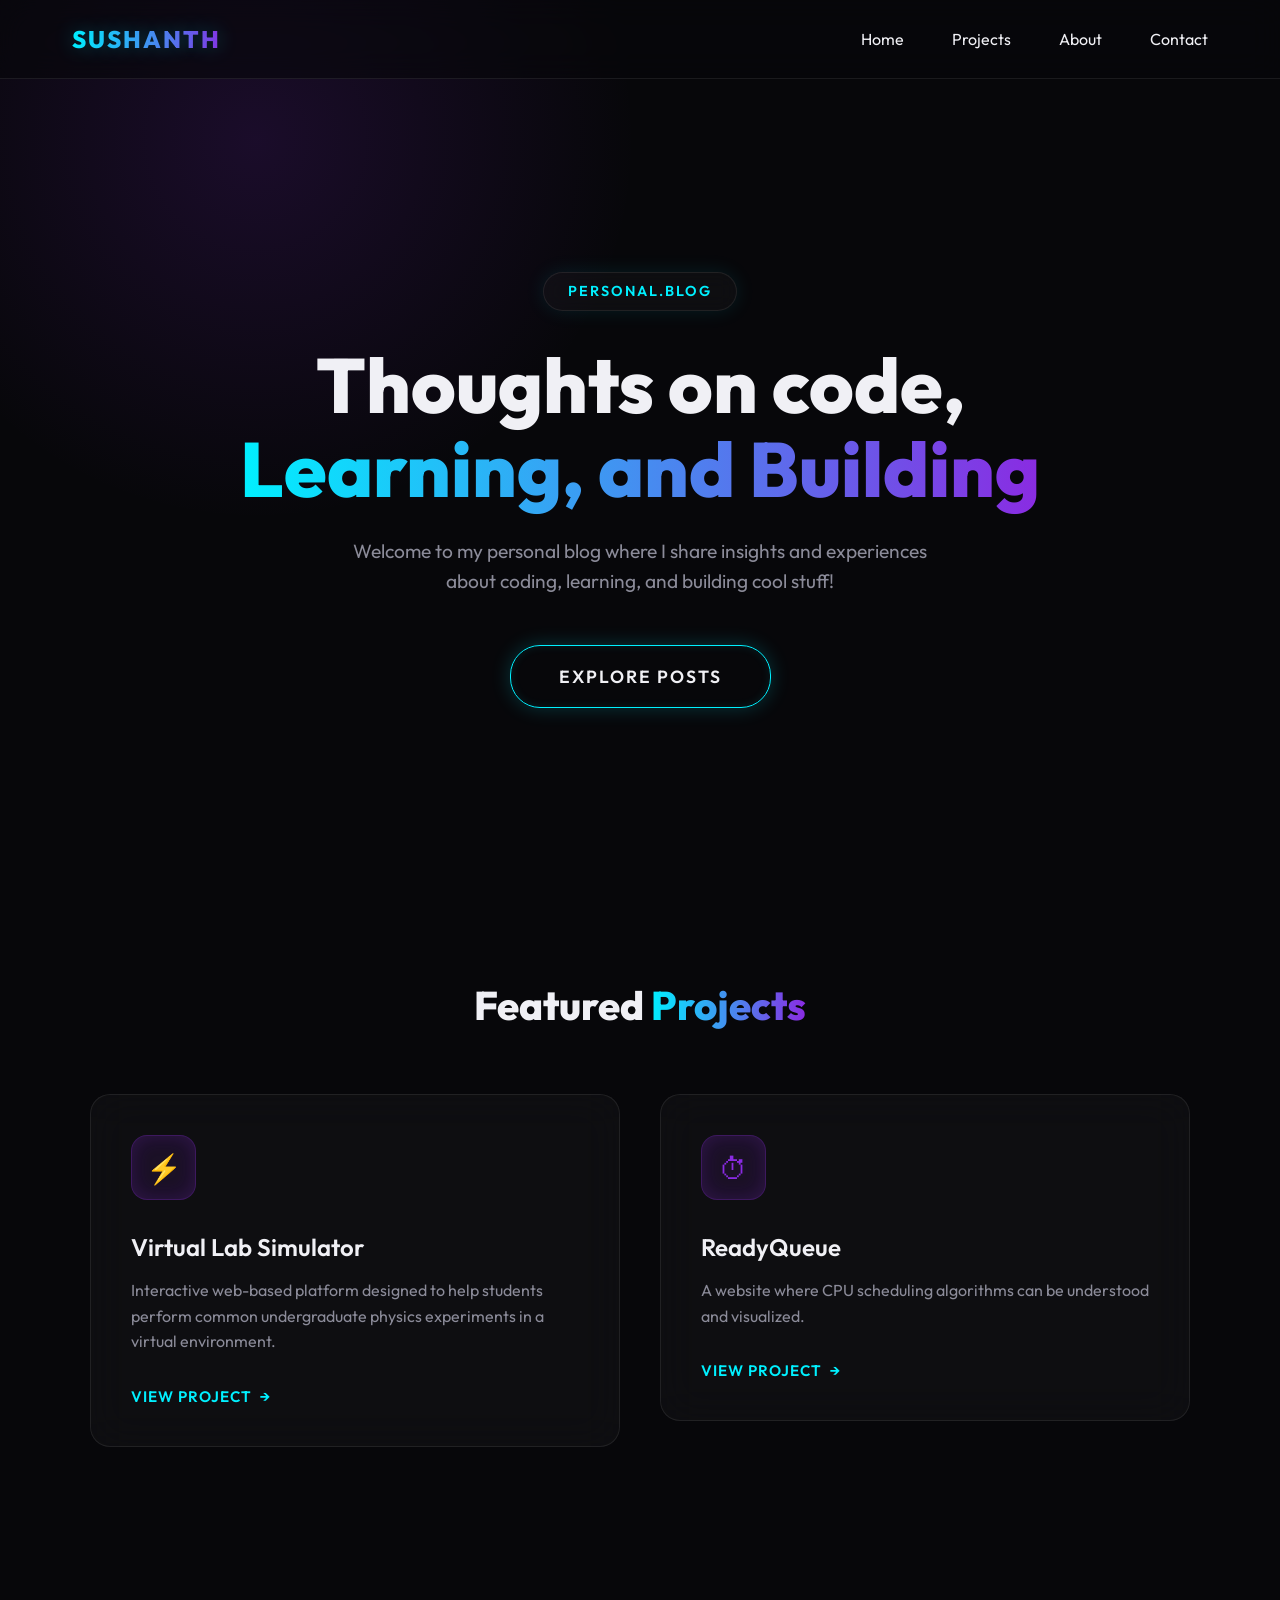
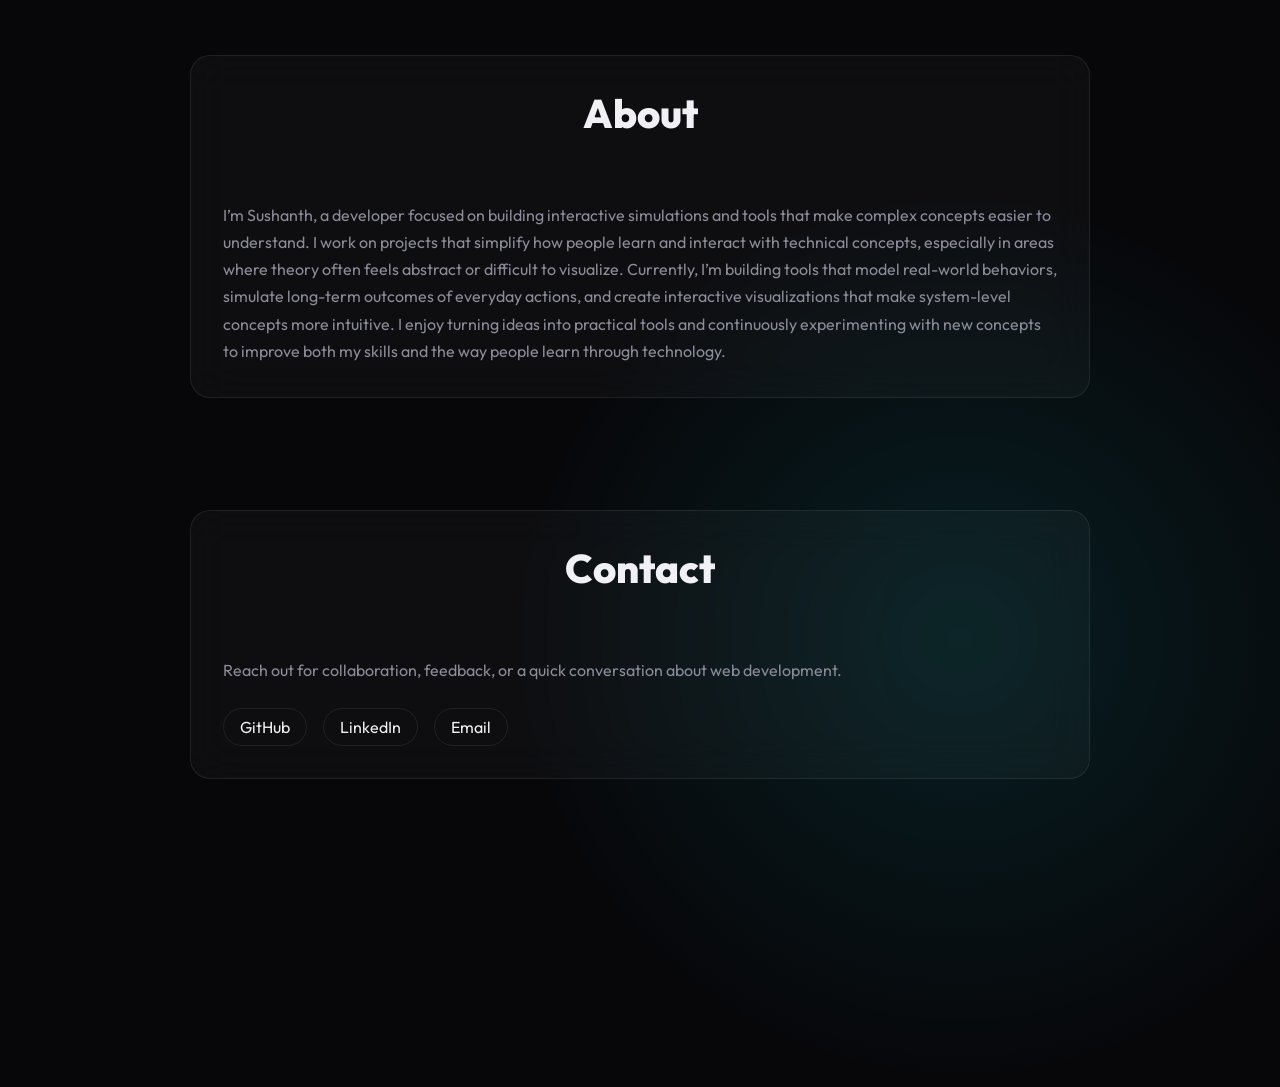
==== commit 211f8d4d: "Add ReadyQueue project page and Github link" ====
--- a/index.html
+++ b/index.html
@@ -532,21 +532,15 @@
                     </article>
                 </a>
 
-                <!-- Card 2
-                <div class="card" data-reveal>
-                    <div class="card-icon">🔮</div>
-                    <h3 class="card-title">Student Digital Twin System</h3>
-                    <p class="card-desc">A simulation system that models student habits and predicts long-term outcomes using time-lag and accumulation logic.</p>
-                    <a href="#" class="card-link">View Project <span>→</span></a>
-                </div> -->
-
-                <!-- Card 3 -->
-                <!-- <div class="card" data-reveal>
-                    <div class="card-icon">🌌</div>
-                    <h3 class="card-title">OS Scheduling Visualizer</h3>
-                    <p class="card-desc">Interactive visualization of CPU scheduling algorithms like FCFS, SJF, Round Robin and Priority with animated Gantt charts.</p>
-                    <a href="#" class="card-link">View Project <span>→</span></a>
-                </div> -->
+                <!-- Card 2 -->
+                <a href="ready-queue.html" class="card-link-wrap" aria-label="Open ReadyQueue project">
+                    <article class="card" data-reveal>
+                        <div class="card-icon">⏱</div>
+                        <h3 class="card-title">ReadyQueue</h3>
+                        <p class="card-desc">A website where CPU scheduling algorithms can be understood and visualized.</p>
+                        <p class="card-link">View Project <span>→</span></p>
+                    </article>
+                </a>
 
                 <!-- Card 4 -->
                 <!-- <div class="card" data-reveal>
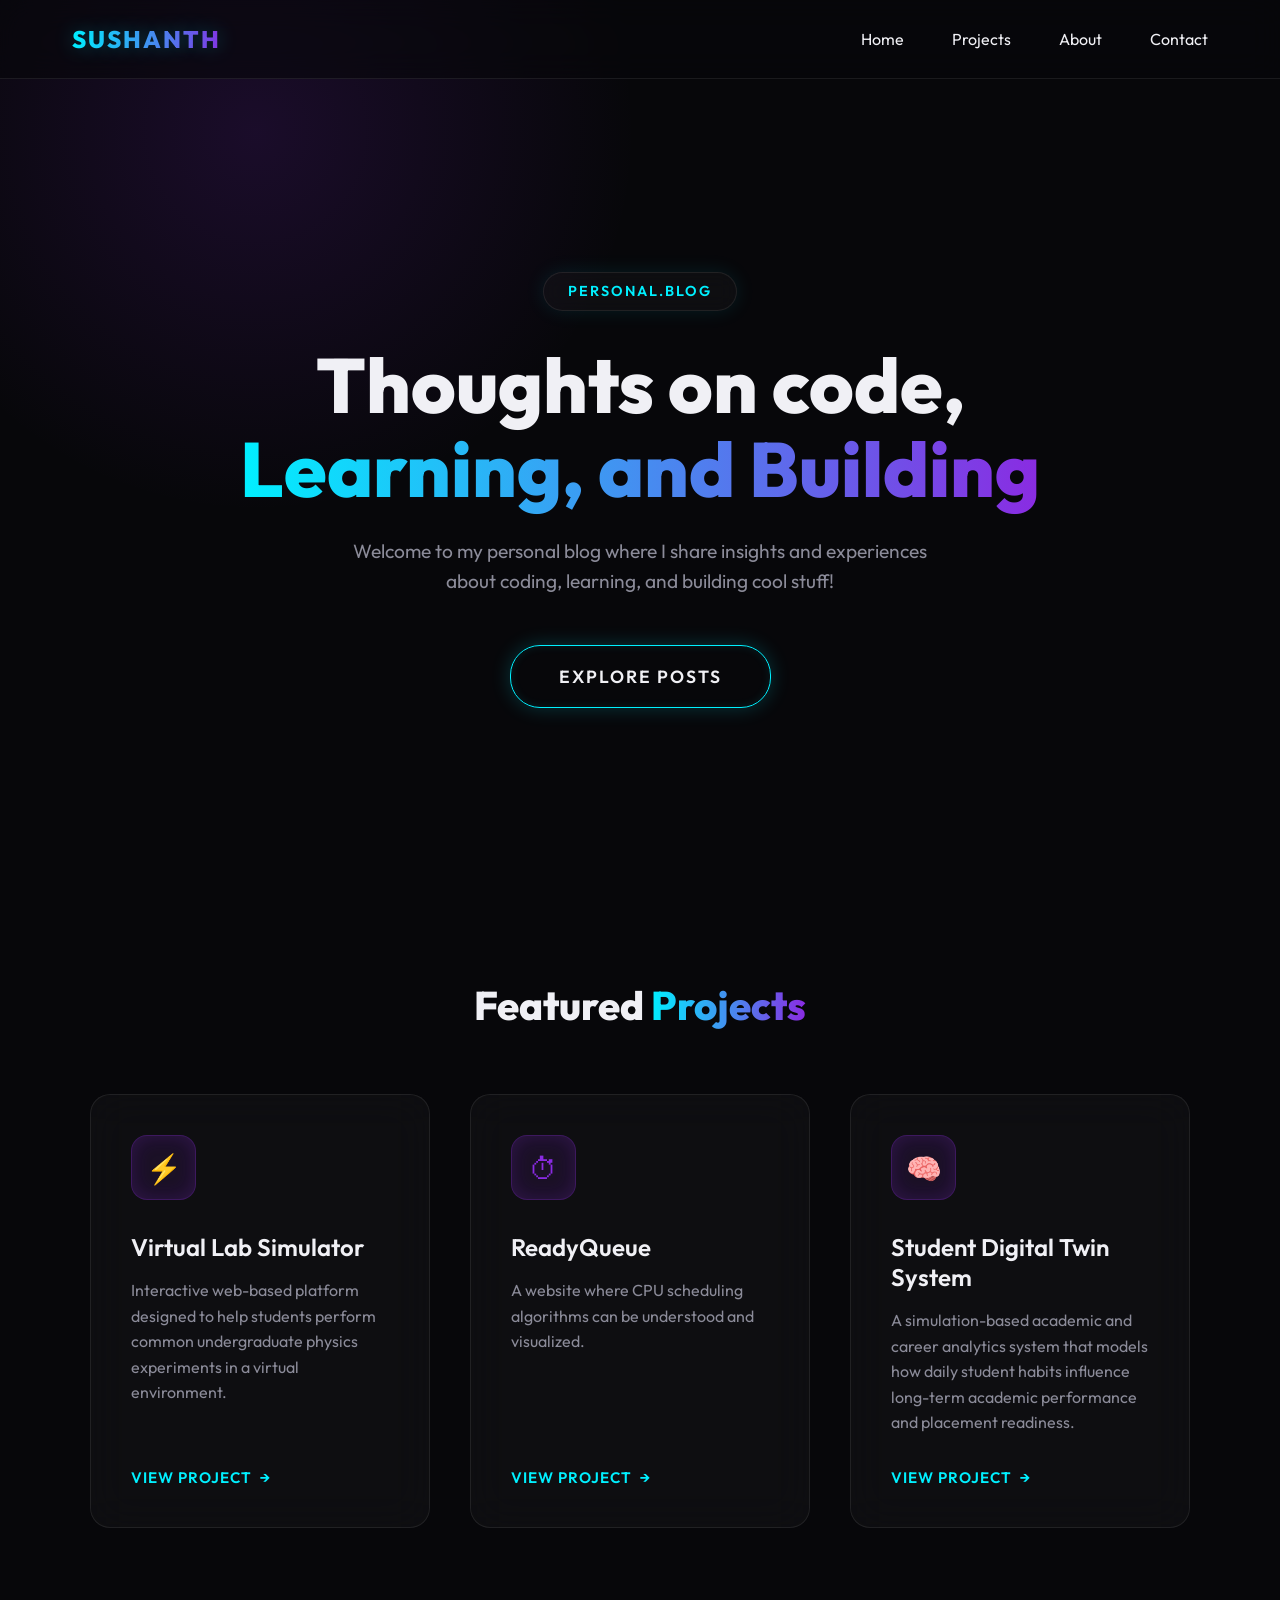
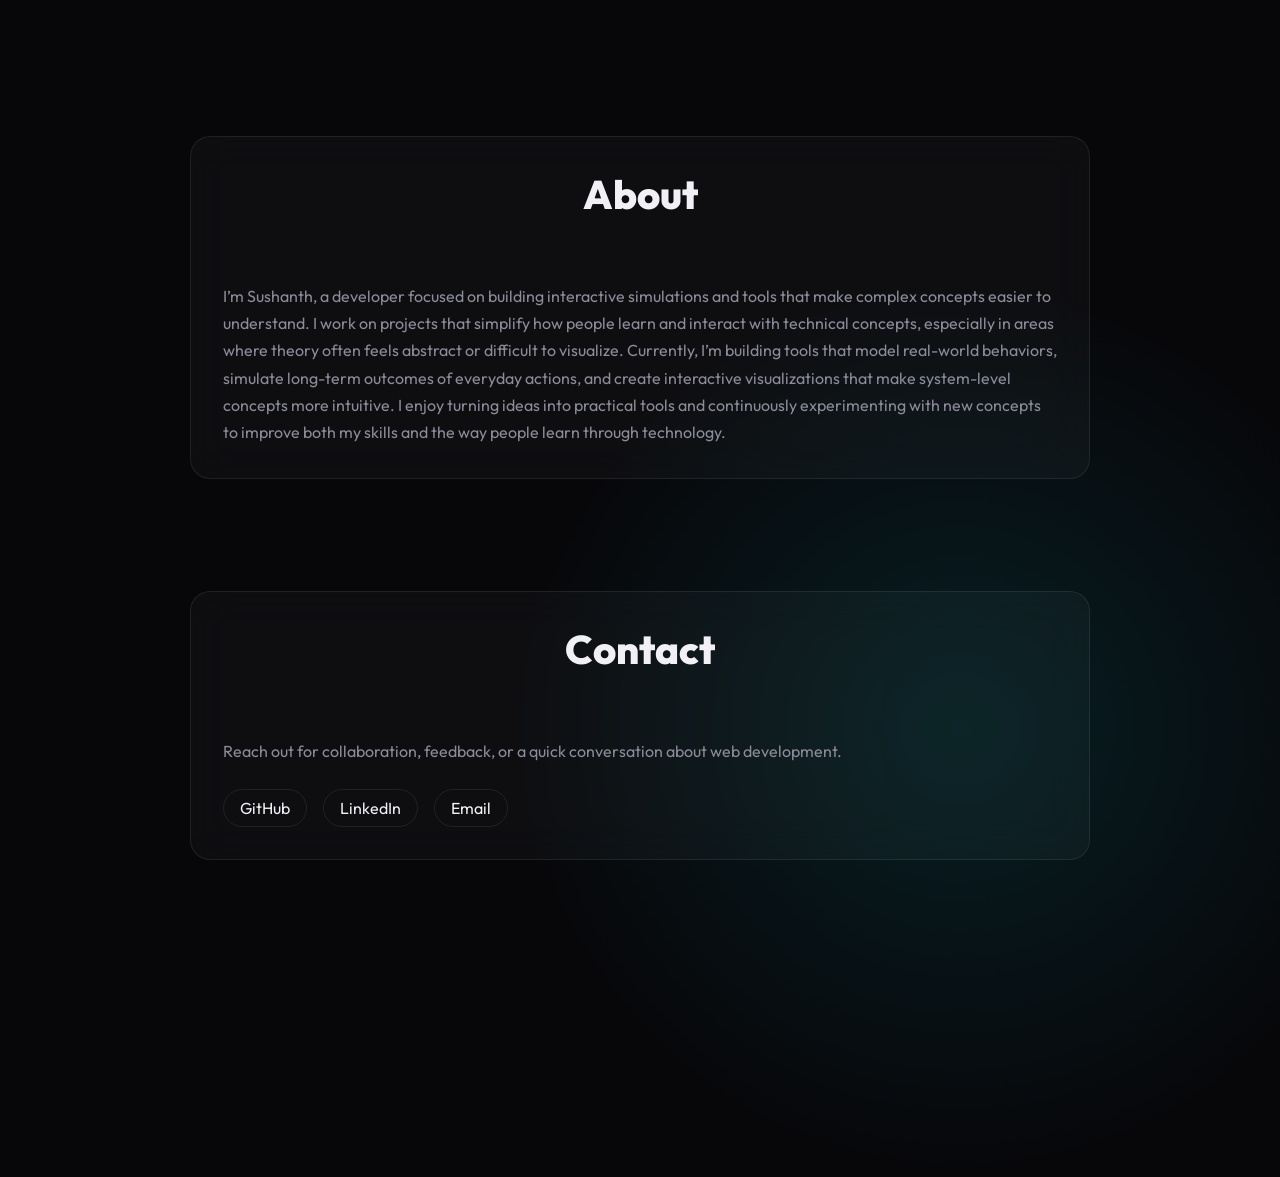
==== commit 2f77d98d: "Add Student Digital Twin project page, Github link and aligned the project cards to same size" ====
--- a/index.html
+++ b/index.html
@@ -322,7 +322,7 @@
         }
 
         .card-link-wrap {
-            display: block;
+            display: flex;
             width: 100%;
             color: inherit;
         }
@@ -340,6 +340,8 @@
             overflow: hidden;
             display: flex;
             flex-direction: column;
+            width: 100%;
+            min-height: 360px;
         }
 
         /* Glossy shine effect */
@@ -480,6 +482,10 @@
 
             .info-wrap {
                 padding: 1.3rem;
+            }
+
+            .card {
+                min-height: 320px;
             }
         }
     </style>
@@ -542,6 +548,16 @@
                     </article>
                 </a>
 
+                <!-- Card 3 -->
+                <a href="student-digital-twin.html" class="card-link-wrap" aria-label="Open Student Digital Twin System project">
+                    <article class="card" data-reveal>
+                        <div class="card-icon">🧠</div>
+                        <h3 class="card-title">Student Digital Twin System</h3>
+                        <p class="card-desc">A simulation-based academic and career analytics system that models how daily student habits influence long-term academic performance and placement readiness.</p>
+                        <p class="card-link">View Project <span>→</span></p>
+                    </article>
+                </a>
+
                 <!-- Card 4 -->
                 <!-- <div class="card" data-reveal>
                     <div class="card-icon">💬</div>
